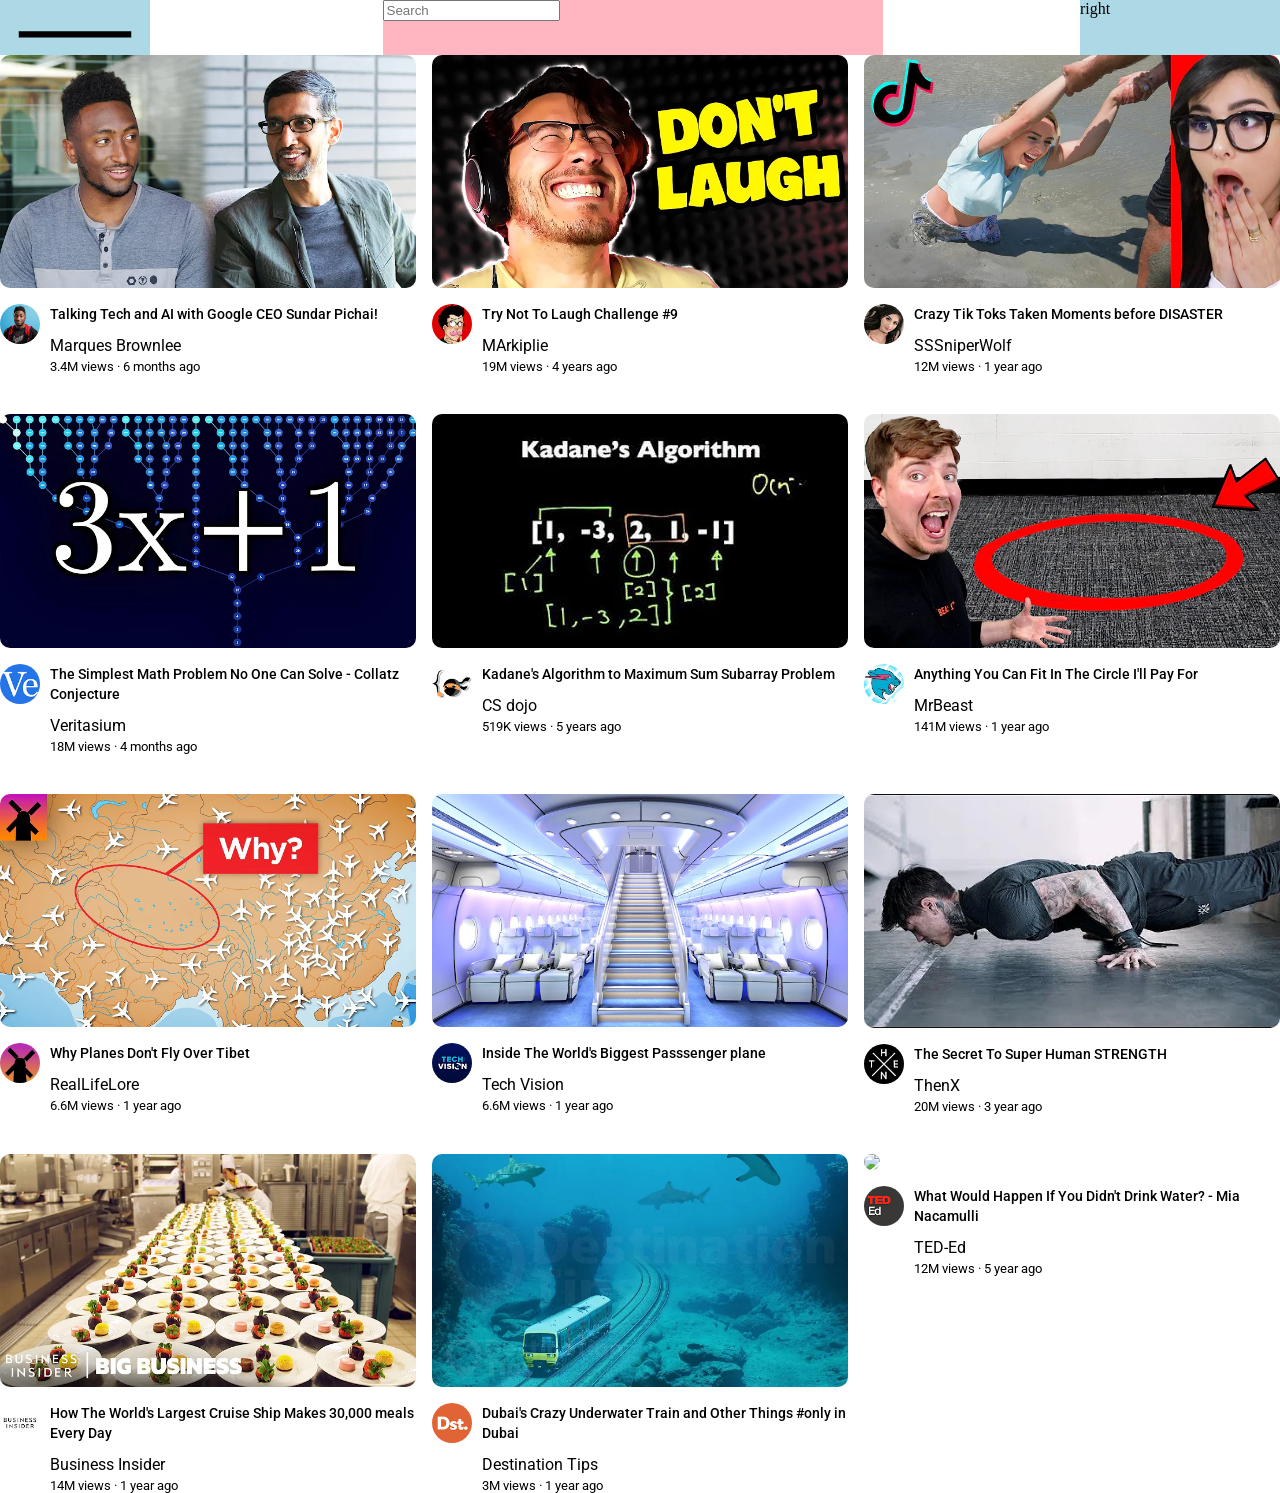
==== html css/YouTube-clone/youtube_clone.html @ 313a49e9 "yt-clone" ====
<!DOCTYPE html>
<html>
  <head>

    <link rel="preconnect" href="https://fonts.googleapis.com">
    <link rel="preconnect" href="https://fonts.gstatic.com" crossorigin>
    <link href="https://fonts.googleapis.com/css2?family=Roboto:wght@400;500;700&display=swap" rel="stylesheet">
    <link rel="stylesheet" href="youtube clone css/video.css">
    <link rel="stylesheet" href="youtube clone css/header.css">
    <link rel="stylesheet" href="youtube clone css/general.css">
    <title>YouTube CLONE</title>
  </head>

  <body>
    <div class="header">
      <div class="left-section">
        <img class="hamburger-menu" src="icons/hamburger-menu.svg">
        <img class="youtube-logo" src="icons/youtube-logo.svg">
      </div>
      <div class="middle-section">
        <input class="search-bar" type="text" placeholder="Search">
      </div>
      <div class="right-section">right</div>

    </div>

    <div class="video-grid">
      <div class="video-preview">
        <div class="thumbnail-row">
            <img class="thumbnail" src="thumbnails/thumbnail-1.webp">
        </div>
        <div class="video-info-grid">
          <div class="channel-picture">
            <img class="profile-picture" src="channel-picture/channel-1.jpeg" >
          </div>
          <div class="video-info">
            <p class="video-title">
              Talking Tech and AI with Google CEO Sundar Pichai!
            </p>
            <p class="video-author">
              Marques Brownlee
            </p>
            <p class="video-stats">
              3.4M views &#183; 6 months ago    
            </p>
          </div>
        </div>
      </div>

      <div class="video-preview">
        <div class="thumbnail-row">
            <img class="thumbnail" src="thumbnails/thumbnail-2.webp">
        </div>
        <div class="video-info-grid">
          <div class="channel-picture">
            <img class="profile-picture" src="channel-picture/channel-2.jpeg" >
          </div>
          <div class="video-info">
            <p class="video-title">
            Try Not To Laugh Challenge #9
            </p>
            <p class="video-author">
              MArkiplie
            </p>
            <p class="video-stats">
              19M views &#183; 4 years ago    
            </p>
          </div>
        </div>
      </div>

      <div class="video-preview">
        <div class="thumbnail-row">
          <img class="thumbnail" src="thumbnails/thumbnail-3.webp">
        </div>
        <div class="video-info-grid">
          <div class="channel-picture">
            <img class="profile-picture" src="channel-picture/channel-3.jpeg">
          </div>
          <div class="video-info">
            <div class="video-title">
              <p>
                Crazy Tik Toks Taken Moments before DISASTER
              </p>
            </div>
            <div class="video-author">
              <p>
                SSSniperWolf
              </p>
            </div>
            <div class="video-stats">
              <p>
                12M views &#183; 1 year ago
              </p>
            </div>
          </div>  
        </div>
      </div>

      <div class="video-preview">
        <div class="thumbnail-row">
          <img class="thumbnail" src="thumbnails/thumbnail-4.webp">
        </div>
        <div class="video-info-grid">
          <div class="channel-picture">
            <img class="profile-picture" src="channel-picture/channel-4.jpeg">
          </div>
          <div class="video-info">
            <div class="video-title">
              <p>
                The Simplest Math Problem No One Can Solve - Collatz Conjecture
              </p>
            </div>
            <div class="video-author">
              <p>
                Veritasium
              </p>
            </div>
            <div class="video-stats">
              <p>
                18M views &#183; 4 months ago
              </p>
            </div>
          </div>
        </div>
      </div>

      <div class="video-preview">
        <div class="thumbnail-row">
          <img class="thumbnail" src="thumbnails/thumbnail-5.webp">
        </div>
        <div class="video-info-grid">
          <div class="channel-picture">
          <img class="profile-picture" src="channel-picture/channel-5.jpeg">
          </div>
          <div class="video-info">
          <div class="video-title">
            <p>
              Kadane's Algorithm to Maximum Sum Subarray Problem
            </p>
          </div>
          <div class="video-author">
            <p>
              CS dojo
            </p>
          </div>
          <div class="video-stats">
            <p>
              519K views &#183; 5 years ago
            </p>
          </div>
          </div>
        </div>
      </div>

      <div class="video-preview">
        <div class="thumbnail-row">
          <img class="thumbnail" src="thumbnails/thumbnail-6.webp">
        </div>
        <div class="video-info-grid">
          <div class="channel-picture">
            <img class="profile-picture" src="channel-picture/channel-6.jpeg">
          </div>
          <div class="video-info">
            <div class="video-title">
              <P>
                Anything You Can Fit In The Circle I'll Pay For
              </P>
            </div>
            <div class="video-author">
              <p>
                MrBeast
              </p>
            </div>
            <div class="video-stats">
              <P>
                141M views &#183; 1 year ago
              </P>
            </div>
          </div>
        </div>
      </div>

      <div class="video-preview">
        <div class="thumbnail-row">
          <img class="thumbnail" src="thumbnails/thumbnail-7.webp">
        </div>
        <div class="video-info-grid">
          <div class="channel-picture">
            <img class="profile-picture" src="channel-picture/channel-7.jpeg">
          </div>
          <div class="video-info">
            <div class="video-title">
              <p>
                Why Planes Don't Fly Over Tibet
              </p>
            </div>
            <div class="video-author">
              <p>
                RealLifeLore
              </p>
            </div>
            <div class="video-stats">
              <p>
                6.6M views &#183; 1 year ago
              </p>
            </div>
          </div>
        </div>
      </div>

      <div class="video-preview">
        <div class="thumbnail-row">
          <img class="thumbnail" src="thumbnails/thumbnail-8.webp">
        </div>
        <div class="video-info-grid">
          <div class="channel-picture">
            <img class="profile-picture" src="channel-picture/channel-8.jpeg">
          </div>
          <div class="video-info">
            <div class="video-title">
              <p>
                Inside The World's Biggest Passsenger plane
              </p>
            </div>
            <div class="video-author">
              <p>
                Tech Vision
              </p>
            </div>
            <div class="video-stats">
              <p>
                6.6M views &#183; 1 year ago
              </p>
            </div>
          </div>
        </div>
      </div>

      <div class="video-preview">
        <div class="thumbnail-row">
          <img class="thumbnail" src="thumbnails/thumbnail-9.webp">
        </div>
        <div class="video-info-grid">
          <div class="channel-picture">
            <img class="profile-picture" src="channel-picture/channel-9.jpeg">
          </div>
          <div class="video-info">
            <div class="video-title">
              <p>
                The Secret To Super Human STRENGTH
              </p>
            </div>
            <div class="video-author">
              <p>
                ThenX
              </p>
            </div>
            <div class="video-stats">
              <p>
                20M views &#183; 3 year ago
              </p>
            </div>
          </div>
        </div>
      </div>

      <div class="video-preview">
        <div class="thumbnail-row">
          <img class="thumbnail" src="thumbnails/thumbnail-10.webp">
        </div>
        <div class="video-info-grid">
          <div class="channel-picture">
            <img class="profile-picture" src="channel-picture/channel-10.jpeg">
          </div>
          <div class="video-info">
            <div class="video-title">
              <p>
                How The World's Largest Cruise Ship Makes 30,000 meals Every Day
              </p>
            </div>
            <div class="video-author">
              <p>
                Business Insider
              </p>
            </div>
            <div class="video-stats">
              <p>
                14M views &#183; 1 year ago
              </p>
            </div>
          </div>
        </div>
      </div>

      <div class="video-preview">
        <div class="thumbnail-row">
          <img class="thumbnail" src="thumbnails/thumbnail-11.webp">
        </div>
        <div class="video-info-grid">
          <div class="channel-picture">
            <img class="profile-picture" src="channel-picture/channel-11.jpeg">
          </div>
          <div class="video-info">
            <div class="video-title">
              <p>
                Dubai's Crazy Underwater Train and Other Things #only in Dubai
              </p>
            </div>
            <div class="video-author">
              <p>
                Destination Tips
              </p>
            </div>
            <div class="video-stats">
              <p>
                3M views &#183; 1 year ago
              </p>
            </div>
          </div>
        </div>
      </div>

      <div class="video-preview">
        <div class="thumbnail-row">
          <img class="thumbnail" src="thumbnails/thumbnail-12.webp">
        </div>
        <div class="video-info-grid">
          <div class="channel-picture">
            <img class="profile-picture" src="channel-picture/channel-12.jpeg">
          </div>
          <div class="video-info">
            <div class="video-title">
              <p>
                What Would Happen If You Didn't Drink Water? - Mia Nacamulli
              </p>
            </div>
            <div class="video-author">
              <p>
                TED-Ed
              </p>
            </div>
            <div class="video-stats">
              <p>
                12M views &#183; 5 year ago
              </p>
            </div>
          </div>
        </div>
      </div>

    </div>

  </body>

</html>

<!-- and as i alone am the honoured one throughout the heaven and the earth -->
<!-- You are An Amazing Guy , NATSUKI SUBARU -->
<!-- I am your hero , Rem -->
---- html css/YouTube-clone/youtube clone css/video.css ----
.thumbnail {
width: 100%;
border-radius: 10px;
}

.video-title{
margin-top: 0;
font-size: 14px;
font-weight: 500;
line-height: 20px;
margin-bottom: 12px;
}

.video-stats{
font-size: 13px;
color: rbg(96,96,96);      
}

.video-author{
margin-bottom: 4px;
}
/* .video-author,
.video-stats{
display: block;
} */

/* .video-stats{
display: inline-block;
} */

.video-info-grid{
display: grid;
grid-template-columns: 50px 1fr;
}

.profile-picture{
width: 40px;
border-radius: 25px;
}

.thumbnail-row{
margin-bottom: 12px;
}
      
.video-grid{
display: grid;
grid-template-columns:1fr 1fr 1fr;
column-gap:  16px;
row-gap: 40px;
border-radius: 10px;
}
---- html css/YouTube-clone/youtube clone css/header.css ----
.header{
  height: 55px;
  display: flex;
  flex-direction: row;
  justify-content: space-between;
}

.left-section{
  background-color: lightblue;
  width: 150px;
  align-items: center;
}

.middle-section{
  background-color: lightpink;
  flex: 1;
  margin-left: 70px;
  margin-right: 35px;
  max-width: 500px ;
}

.right-section{
  background-color: lightblue;
  width: 200px;
}

.hamburger-logo{
  height: 20px;
}

.youtube-logo{
  height: 20px;
}
---- html css/YouTube-clone/youtube clone css/general.css ----
p{
font-family: Roboto , Arial;
margin-top: 0;
margin-bottom: 0;
}

body{
  margin: 0;
}
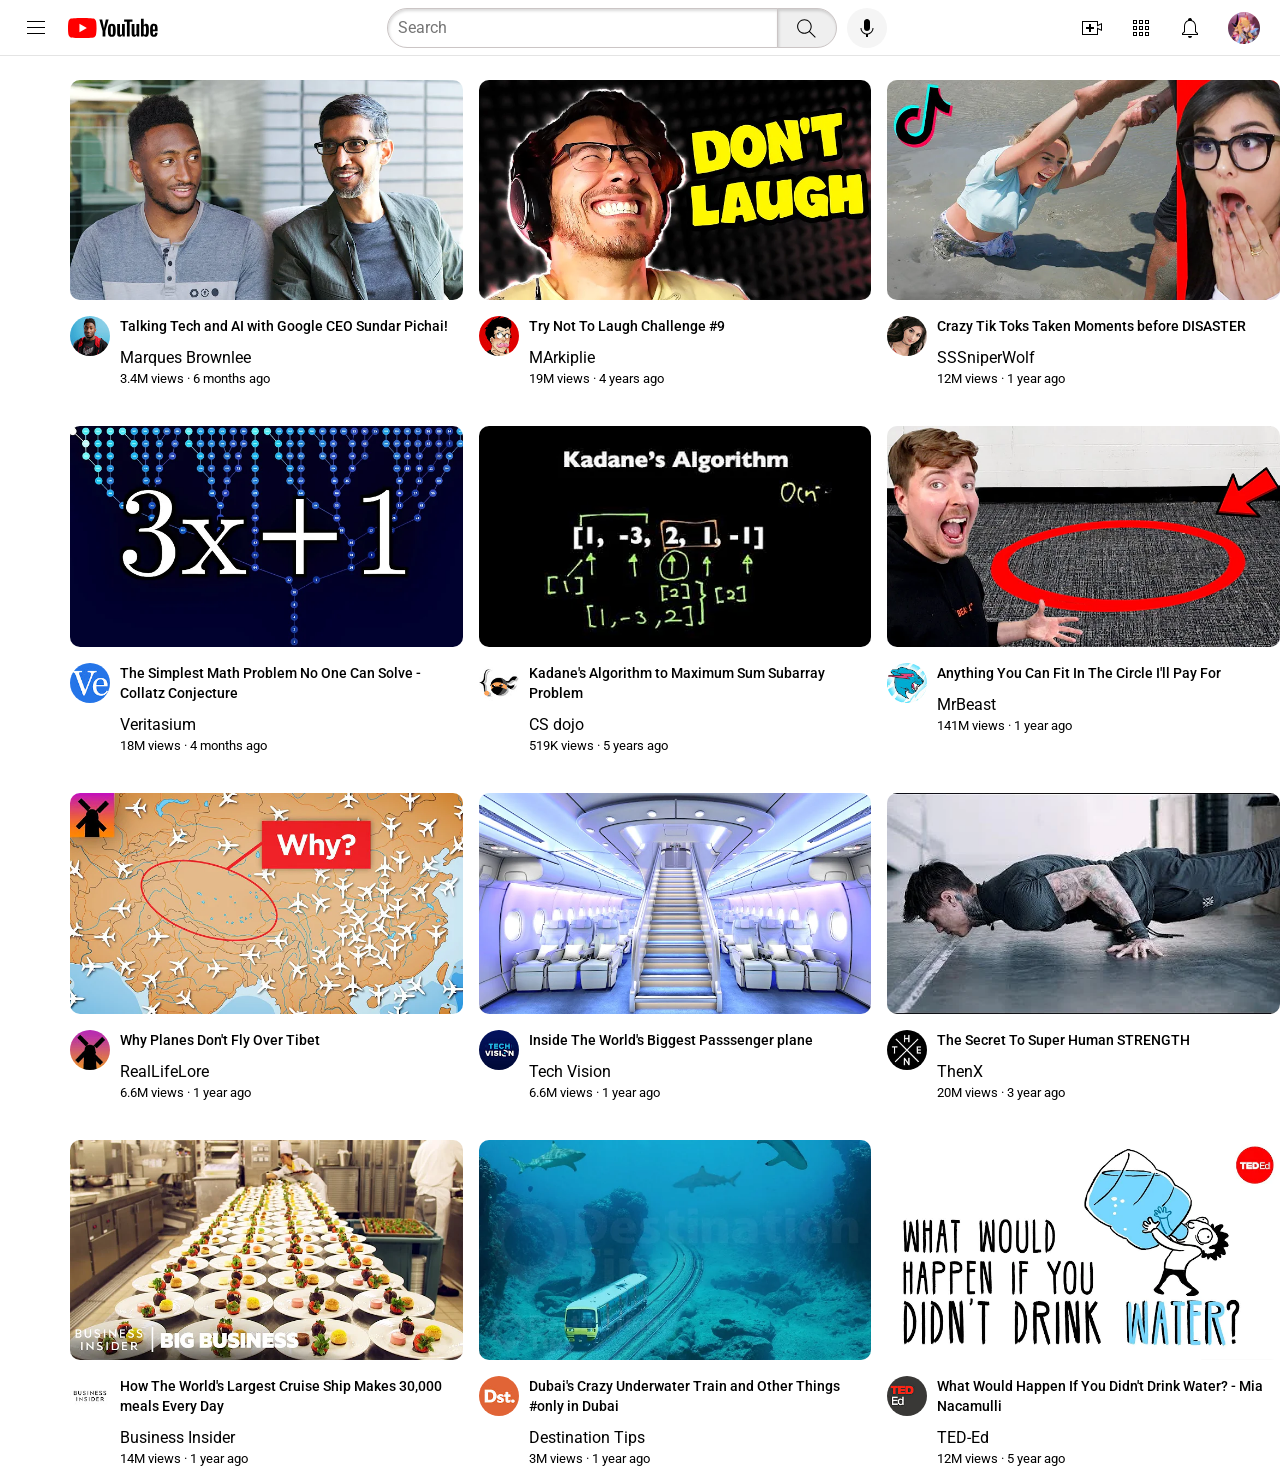
==== commit 82b27f2c: "position" ====
--- a/html css/YouTube-clone/youtube_clone.html
+++ b/html css/YouTube-clone/youtube_clone.html
@@ -8,6 +8,7 @@
     <link rel="stylesheet" href="youtube clone css/video.css">
     <link rel="stylesheet" href="youtube clone css/header.css">
     <link rel="stylesheet" href="youtube clone css/general.css">
+    <link rel="stylesheet" href="youtube clone css/sidebar.css">
     <title>YouTube CLONE</title>
   </head>
 
@@ -19,9 +20,23 @@
       </div>
       <div class="middle-section">
         <input class="search-bar" type="text" placeholder="Search">
-      </div>
-      <div class="right-section">right</div>
-
+        <button class="search-button">
+          <img class="search-icon" src="icons/search.svg">
+        </button>
+        <button class="voice-search-button">
+          <img class="voice-search-icon" src="icons/voice-search-icon.svg">
+        </button >
+      </div>
+      <div class="right-section">
+        <img class="upload-icon" src="icons/upload.svg">
+        <img class="youtube-apps-icon" src="icons/youtube-apps.svg">
+        <img class="notification-icon" src="icons/notifications.svg">
+        <img class="current-user-picture" src="channel-picture/pfp.jpg">
+      </div>
+    </div>
+
+    <div class="sidebar">
+      
     </div>
 
     <div class="video-grid">
@@ -355,6 +370,6 @@
 
 </html>
 
-<!-- and as i alone am the honoured one throughout the heaven and the earth -->
+<!-- I alone am the honoured one throughout the heaven and the earth -->
 <!-- You are An Amazing Guy , NATSUKI SUBARU -->
 <!-- I am your hero , Rem -->
--- a/html css/YouTube-clone/youtube clone css/header.css
+++ b/html css/YouTube-clone/youtube clone css/header.css
@@ -1,33 +1,122 @@
 .header{
   height: 55px;
+
   display: flex;
   flex-direction: row;
   justify-content: space-between;
+  position: fixed;
+
+  top: 0;
+  left: 0;
+  right: 0;
+  background-color: white;
+  border-bottom-width: 1px;
+  border-bottom-style: solid;
+  border-color: rgb(228,228,228) ;
 }
 
 .left-section{
-  background-color: lightblue;
-  width: 150px;
   align-items: center;
+  display: flex;
 }
 
 .middle-section{
-  background-color: lightpink;
   flex: 1;
   margin-left: 70px;
   margin-right: 35px;
   max-width: 500px ;
+  display: flex;
+  align-items: center;
 }
 
+
 .right-section{
-  background-color: lightblue;
   width: 200px;
+  margin-right: 20px;
+  display: flex;
+  align-items: center;
+  justify-content: space-between;
+  width: 180px;
+  flex-shrink: 0;
 }
 
-.hamburger-logo{
-  height: 20px;
+.hamburger-menu{
+  height: 24px;
+  margin-left: 24px;
+  margin-right: 20px;
 }
 
 .youtube-logo{
   height: 20px;
+}
+
+.search-bar{
+  flex:1;
+  height: 36px;
+  padding-left: 10px;
+  font-size: 16px;
+  border-width: 1px;
+  border-style: solid;
+  border-color: rgb(203, 197, 197);
+  border-top-left-radius: 20px;
+  border-bottom-left-radius: 20px;
+  box-shadow: inset 1px 2px 3px
+  rgba(0,0,0,0.15);
+  width: 0;
+}
+
+.search-bar::placeholder{
+  font-family: Roboto , ARIAL;
+  font-size: 16px;
+}
+
+.search-button{
+  height: 40px;
+  width: 60px;
+  border-width: 1px;
+  border-style: solid;
+  border-color:  rgb(203, 197, 197);
+  margin-left: -1px;
+  border-bottom-right-radius: 20px;
+  border-top-right-radius: 20px;
+  box-shadow: inset 1px 2px 3px
+  rgba(0,0,0,0.15);
+  margin-right: 10px;
+}
+
+.voice-search-button{
+  height: 40px;
+  width: 40px;
+  border-radius: 20px;
+  border:none;
+  background-color: rgb(245,245,245);
+}
+
+.search-icon{
+  height: 25px;
+  margin-top: 4px;
+}
+
+.voice-search-icon{
+  height: 24px;
+  margin-top: 4px;
+}
+
+.upload-icon{
+  height: 24px;
+
+}
+
+.youtube-apps-icon{
+  height: 24px;
+}
+
+.notification-icon{
+  height: 24px;
+}
+
+.current-user-picture{
+  height: 32px;
+  border: none;
+  border-radius:16px;
 }
--- a/html css/YouTube-clone/youtube clone css/general.css
+++ b/html css/YouTube-clone/youtube clone css/general.css
@@ -6,4 +6,6 @@
 
 body{
   margin: 0;
+  padding-top: 80px;
+  padding-left: 70px;
 }
--- a/html css/YouTube-clone/youtube clone css/sidebar.css
+++ b/html css/YouTube-clone/youtube clone css/sidebar.css
@@ -0,0 +1,7 @@
+.sidebar{
+  position: fixed;
+  left: 0;
+  top: 55px;
+  bottom: 0;
+  background-color: white;
+}
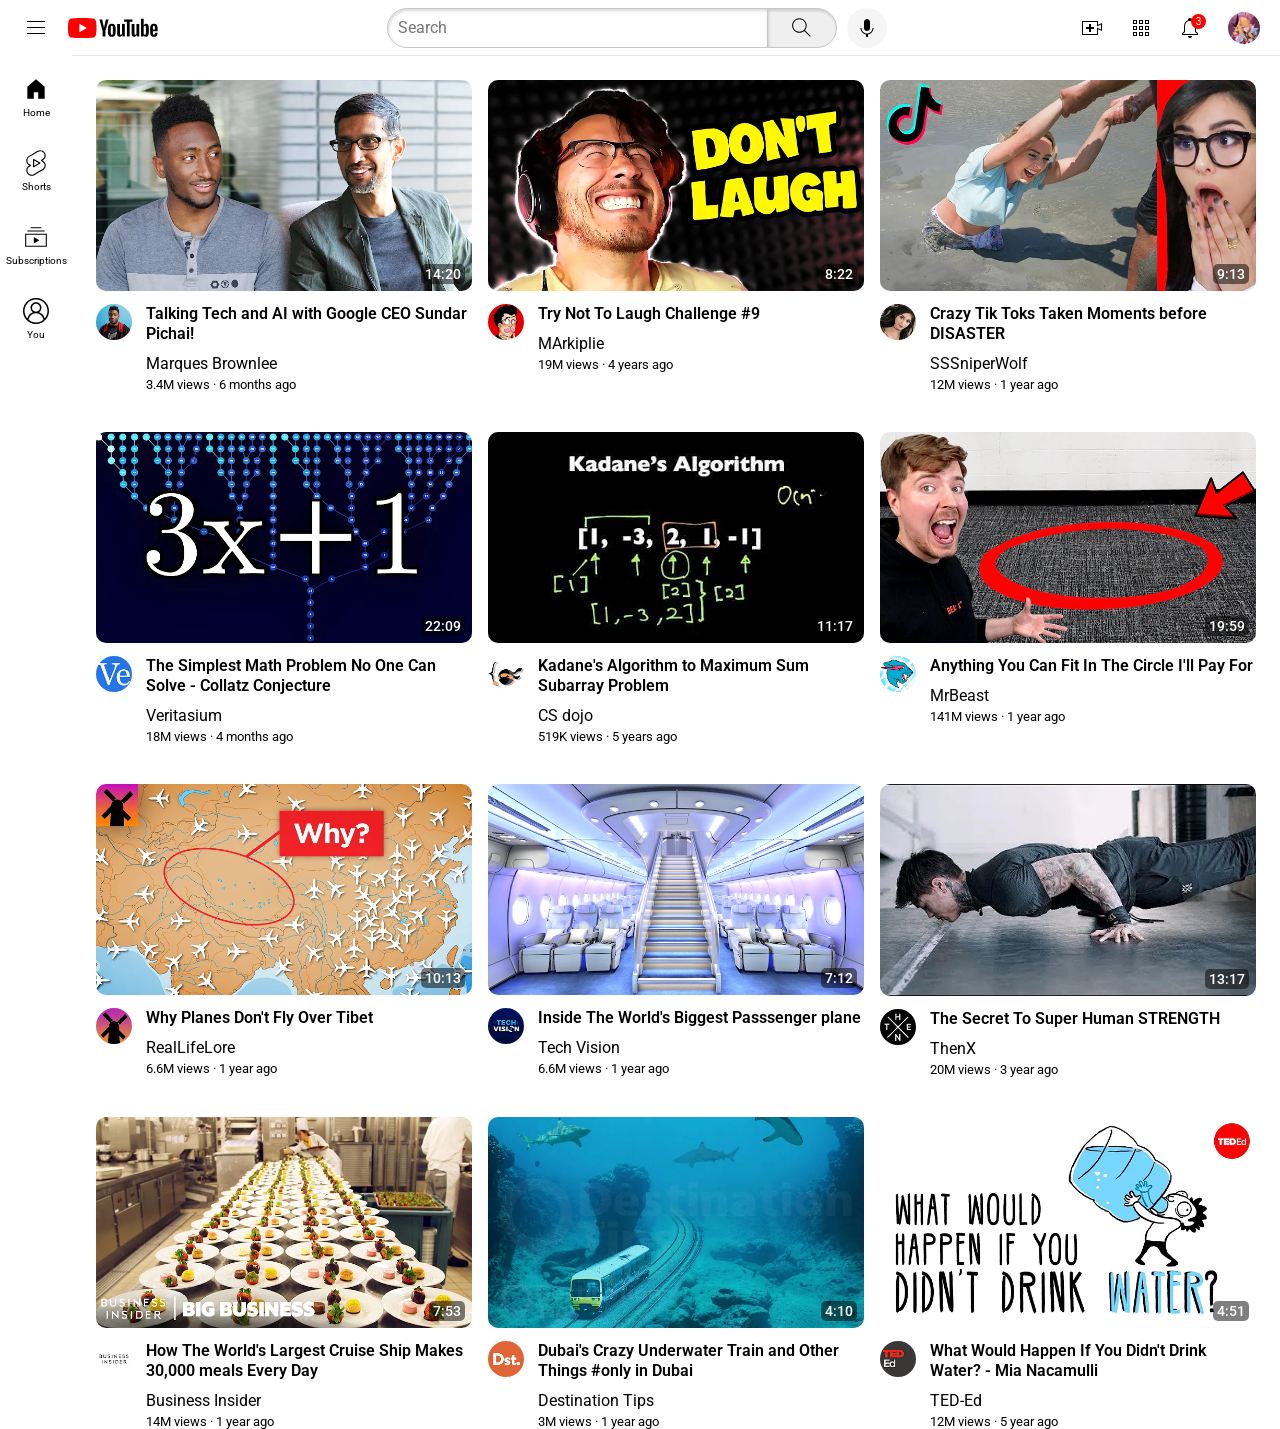
==== commit c9810baa: "." ====
--- a/html css/YouTube-clone/youtube_clone.html
+++ b/html css/YouTube-clone/youtube_clone.html
@@ -1,154 +1,200 @@
 <!DOCTYPE html>
 <html>
-  <head>
-
-    <link rel="preconnect" href="https://fonts.googleapis.com">
-    <link rel="preconnect" href="https://fonts.gstatic.com" crossorigin>
-    <link href="https://fonts.googleapis.com/css2?family=Roboto:wght@400;500;700&display=swap" rel="stylesheet">
-    <link rel="stylesheet" href="youtube clone css/video.css">
-    <link rel="stylesheet" href="youtube clone css/header.css">
-    <link rel="stylesheet" href="youtube clone css/general.css">
-    <link rel="stylesheet" href="youtube clone css/sidebar.css">
-    <title>YouTube CLONE</title>
-  </head>
-
-  <body>
-    <div class="header">
-      <div class="left-section">
-        <img class="hamburger-menu" src="icons/hamburger-menu.svg">
-        <img class="youtube-logo" src="icons/youtube-logo.svg">
-      </div>
-      <div class="middle-section">
-        <input class="search-bar" type="text" placeholder="Search">
-        <button class="search-button">
-          <img class="search-icon" src="icons/search.svg">
-        </button>
-        <button class="voice-search-button">
-          <img class="voice-search-icon" src="icons/voice-search-icon.svg">
-        </button >
-      </div>
-      <div class="right-section">
+
+<head>
+
+  <link rel="preconnect" href="https://fonts.googleapis.com">
+  <link rel="preconnect" href="https://fonts.gstatic.com" crossorigin>
+  <link href="https://fonts.googleapis.com/css2?family=Roboto:wght@400;500;700&display=swap" rel="stylesheet">
+  <link rel="stylesheet" href="youtube clone css/video.css">
+  <link rel="stylesheet" href="youtube clone css/header.css">
+  <link rel="stylesheet" href="youtube clone css/general.css">
+  <link rel="stylesheet" href="youtube clone css/sidebar.css">
+  <title>YouTube CLONE</title>
+</head>
+
+<body>
+  <div class="header">
+    <div class="left-section">
+      <img class="hamburger-menu" src="icons/hamburger-menu.svg">
+      <img class="youtube-logo" src="icons/youtube-logo.svg">
+    </div>
+    <div class="middle-section">
+      <input class="search-bar" type="text" placeholder="Search">
+      <button class="search-button">
+        <img class="search-icon" src="icons/search.svg">
+        <div class="tooltip">Search</div>
+      </button>
+      <button class="voice-search-button">
+        <img class="voice-search-icon" src="icons/voice-search-icon.svg">
+        <div class="tooltip">Search with your voice</div>
+      </button>
+    </div>
+    <div class="right-section">
+      <div class="upload-icon-container">
         <img class="upload-icon" src="icons/upload.svg">
+        <div class="tooltip">Create</div>
+      </div>
+      <div class="youtube-apps-container">    
         <img class="youtube-apps-icon" src="icons/youtube-apps.svg">
+        <div class="tooltip">YouTube apps</div>
+      </div>
+      <div class="notification-icon-container">
         <img class="notification-icon" src="icons/notifications.svg">
+        <div class="tooltip">Notifications</div>
+        <div class="notification-number">3</div>
+      </div>
+      <div class="user-container">
         <img class="current-user-picture" src="channel-picture/pfp.jpg">
-      </div>
-    </div>
-
-    <div class="sidebar">
-      
-    </div>
-
-    <div class="video-grid">
-      <div class="video-preview">
-        <div class="thumbnail-row">
-            <img class="thumbnail" src="thumbnails/thumbnail-1.webp">
-        </div>
-        <div class="video-info-grid">
-          <div class="channel-picture">
-            <img class="profile-picture" src="channel-picture/channel-1.jpeg" >
-          </div>
-          <div class="video-info">
-            <p class="video-title">
-              Talking Tech and AI with Google CEO Sundar Pichai!
-            </p>
-            <p class="video-author">
-              Marques Brownlee
-            </p>
-            <p class="video-stats">
-              3.4M views &#183; 6 months ago    
-            </p>
-          </div>
-        </div>
-      </div>
-
-      <div class="video-preview">
-        <div class="thumbnail-row">
-            <img class="thumbnail" src="thumbnails/thumbnail-2.webp">
-        </div>
-        <div class="video-info-grid">
-          <div class="channel-picture">
-            <img class="profile-picture" src="channel-picture/channel-2.jpeg" >
-          </div>
-          <div class="video-info">
-            <p class="video-title">
+        <div class="tooltip">You</div>
+      </div>
+    </div>
+  </div>
+
+  <div class="sidebar">
+    <div class="sidebar-link">
+      <img class="logo" src="icons/home.svg" alt="home">
+      <div>Home</div>
+    </div>
+    <div class="sidebar-link">
+      <img class="logo" src="icons/youtube-shorts-logo-15253.svg" alt="">
+      <div>Shorts</div>
+    </div>
+    <div class="sidebar-link">
+      <img class="logo" src="icons/subscriptions.svg">
+      <div>Subscriptions</div>
+    </div>
+    <div class="sidebar-link">
+      <img class="logo" src="icons/user.svg">
+      <div>You</div>
+    </div>
+  </div>
+
+  <div class="video-grid">
+    <div class="video-preview">
+      <div class="thumbnail-row">
+        <img class="thumbnail" src="thumbnails/thumbnail-1.webp">
+        <div class="video-time">
+          14:20
+        </div>
+      </div>
+      <div class="video-info-grid">
+        <div class="channel-picture">
+          <img class="profile-picture" src="channel-picture/channel-1.jpeg">
+        </div>
+        <div class="video-info">
+          <p class="video-title">
+            Talking Tech and AI with Google CEO Sundar Pichai!
+          </p>
+          <p class="video-author">
+            Marques Brownlee
+          </p>
+          <p class="video-stats">
+            3.4M views &#183; 6 months ago
+          </p>
+        </div>
+      </div>
+    </div>
+
+    <div class="video-preview">
+      <div class="thumbnail-row">
+        <img class="thumbnail" src="thumbnails/thumbnail-2.webp">
+        <div class="video-time">
+          8:22
+        </div>
+      </div>
+      <div class="video-info-grid">
+        <div class="channel-picture">
+          <img class="profile-picture" src="channel-picture/channel-2.jpeg">
+        </div>
+        <div class="video-info">
+          <p class="video-title">
             Try Not To Laugh Challenge #9
-            </p>
-            <p class="video-author">
-              MArkiplie
-            </p>
-            <p class="video-stats">
-              19M views &#183; 4 years ago    
-            </p>
-          </div>
-        </div>
-      </div>
-
-      <div class="video-preview">
-        <div class="thumbnail-row">
-          <img class="thumbnail" src="thumbnails/thumbnail-3.webp">
-        </div>
-        <div class="video-info-grid">
-          <div class="channel-picture">
-            <img class="profile-picture" src="channel-picture/channel-3.jpeg">
-          </div>
-          <div class="video-info">
-            <div class="video-title">
-              <p>
-                Crazy Tik Toks Taken Moments before DISASTER
-              </p>
-            </div>
-            <div class="video-author">
-              <p>
-                SSSniperWolf
-              </p>
-            </div>
-            <div class="video-stats">
-              <p>
-                12M views &#183; 1 year ago
-              </p>
-            </div>
-          </div>  
-        </div>
-      </div>
-
-      <div class="video-preview">
-        <div class="thumbnail-row">
-          <img class="thumbnail" src="thumbnails/thumbnail-4.webp">
-        </div>
-        <div class="video-info-grid">
-          <div class="channel-picture">
-            <img class="profile-picture" src="channel-picture/channel-4.jpeg">
-          </div>
-          <div class="video-info">
-            <div class="video-title">
-              <p>
-                The Simplest Math Problem No One Can Solve - Collatz Conjecture
-              </p>
-            </div>
-            <div class="video-author">
-              <p>
-                Veritasium
-              </p>
-            </div>
-            <div class="video-stats">
-              <p>
-                18M views &#183; 4 months ago
-              </p>
-            </div>
-          </div>
-        </div>
-      </div>
-
-      <div class="video-preview">
-        <div class="thumbnail-row">
-          <img class="thumbnail" src="thumbnails/thumbnail-5.webp">
-        </div>
-        <div class="video-info-grid">
-          <div class="channel-picture">
+          </p>
+          <p class="video-author">
+            MArkiplie
+          </p>
+          <p class="video-stats">
+            19M views &#183; 4 years ago
+          </p>
+        </div>
+      </div>
+    </div>
+
+    <div class="video-preview">
+      <div class="thumbnail-row">
+        <img class="thumbnail" src="thumbnails/thumbnail-3.webp">
+        <div class="video-time">
+          9:13
+        </div>
+      </div>
+      <div class="video-info-grid">
+        <div class="channel-picture">
+          <img class="profile-picture" src="channel-picture/channel-3.jpeg">
+        </div>
+        <div class="video-info">
+          <div class="video-title">
+            <p>
+              Crazy Tik Toks Taken Moments before DISASTER
+            </p>
+          </div>
+          <div class="video-author">
+            <p>
+              SSSniperWolf
+            </p>
+          </div>
+          <div class="video-stats">
+            <p>
+              12M views &#183; 1 year ago
+            </p>
+          </div>
+        </div>
+      </div>
+    </div>
+
+    <div class="video-preview">
+      <div class="thumbnail-row">
+        <img class="thumbnail" src="thumbnails/thumbnail-4.webp">
+        <div class="video-time">
+          22:09
+        </div>
+      </div>
+      <div class="video-info-grid">
+        <div class="channel-picture">
+          <img class="profile-picture" src="channel-picture/channel-4.jpeg">
+        </div>
+        <div class="video-info">
+          <div class="video-title">
+            <p>
+              The Simplest Math Problem No One Can Solve - Collatz Conjecture
+            </p>
+          </div>
+          <div class="video-author">
+            <p>
+              Veritasium
+            </p>
+          </div>
+          <div class="video-stats">
+            <p>
+              18M views &#183; 4 months ago
+            </p>
+          </div>
+        </div>
+      </div>
+    </div>
+
+    <div class="video-preview">
+      <div class="thumbnail-row">
+        <img class="thumbnail" src="thumbnails/thumbnail-5.webp">
+        <div class="video-time">
+          11:17
+        </div>
+      </div>
+      <div class="video-info-grid">
+        <div class="channel-picture">
           <img class="profile-picture" src="channel-picture/channel-5.jpeg">
-          </div>
-          <div class="video-info">
+        </div>
+        <div class="video-info">
           <div class="video-title">
             <p>
               Kadane's Algorithm to Maximum Sum Subarray Problem
@@ -164,209 +210,230 @@
               519K views &#183; 5 years ago
             </p>
           </div>
-          </div>
-        </div>
-      </div>
-
-      <div class="video-preview">
-        <div class="thumbnail-row">
-          <img class="thumbnail" src="thumbnails/thumbnail-6.webp">
-        </div>
-        <div class="video-info-grid">
-          <div class="channel-picture">
-            <img class="profile-picture" src="channel-picture/channel-6.jpeg">
-          </div>
-          <div class="video-info">
-            <div class="video-title">
-              <P>
-                Anything You Can Fit In The Circle I'll Pay For
-              </P>
-            </div>
-            <div class="video-author">
-              <p>
-                MrBeast
-              </p>
-            </div>
-            <div class="video-stats">
-              <P>
-                141M views &#183; 1 year ago
-              </P>
-            </div>
-          </div>
-        </div>
-      </div>
-
-      <div class="video-preview">
-        <div class="thumbnail-row">
-          <img class="thumbnail" src="thumbnails/thumbnail-7.webp">
-        </div>
-        <div class="video-info-grid">
-          <div class="channel-picture">
-            <img class="profile-picture" src="channel-picture/channel-7.jpeg">
-          </div>
-          <div class="video-info">
-            <div class="video-title">
-              <p>
-                Why Planes Don't Fly Over Tibet
-              </p>
-            </div>
-            <div class="video-author">
-              <p>
-                RealLifeLore
-              </p>
-            </div>
-            <div class="video-stats">
-              <p>
-                6.6M views &#183; 1 year ago
-              </p>
-            </div>
-          </div>
-        </div>
-      </div>
-
-      <div class="video-preview">
-        <div class="thumbnail-row">
-          <img class="thumbnail" src="thumbnails/thumbnail-8.webp">
-        </div>
-        <div class="video-info-grid">
-          <div class="channel-picture">
-            <img class="profile-picture" src="channel-picture/channel-8.jpeg">
-          </div>
-          <div class="video-info">
-            <div class="video-title">
-              <p>
-                Inside The World's Biggest Passsenger plane
-              </p>
-            </div>
-            <div class="video-author">
-              <p>
-                Tech Vision
-              </p>
-            </div>
-            <div class="video-stats">
-              <p>
-                6.6M views &#183; 1 year ago
-              </p>
-            </div>
-          </div>
-        </div>
-      </div>
-
-      <div class="video-preview">
-        <div class="thumbnail-row">
-          <img class="thumbnail" src="thumbnails/thumbnail-9.webp">
-        </div>
-        <div class="video-info-grid">
-          <div class="channel-picture">
-            <img class="profile-picture" src="channel-picture/channel-9.jpeg">
-          </div>
-          <div class="video-info">
-            <div class="video-title">
-              <p>
-                The Secret To Super Human STRENGTH
-              </p>
-            </div>
-            <div class="video-author">
-              <p>
-                ThenX
-              </p>
-            </div>
-            <div class="video-stats">
-              <p>
-                20M views &#183; 3 year ago
-              </p>
-            </div>
-          </div>
-        </div>
-      </div>
-
-      <div class="video-preview">
-        <div class="thumbnail-row">
-          <img class="thumbnail" src="thumbnails/thumbnail-10.webp">
-        </div>
-        <div class="video-info-grid">
-          <div class="channel-picture">
-            <img class="profile-picture" src="channel-picture/channel-10.jpeg">
-          </div>
-          <div class="video-info">
-            <div class="video-title">
-              <p>
-                How The World's Largest Cruise Ship Makes 30,000 meals Every Day
-              </p>
-            </div>
-            <div class="video-author">
-              <p>
-                Business Insider
-              </p>
-            </div>
-            <div class="video-stats">
-              <p>
-                14M views &#183; 1 year ago
-              </p>
-            </div>
-          </div>
-        </div>
-      </div>
-
-      <div class="video-preview">
-        <div class="thumbnail-row">
-          <img class="thumbnail" src="thumbnails/thumbnail-11.webp">
-        </div>
-        <div class="video-info-grid">
-          <div class="channel-picture">
-            <img class="profile-picture" src="channel-picture/channel-11.jpeg">
-          </div>
-          <div class="video-info">
-            <div class="video-title">
-              <p>
-                Dubai's Crazy Underwater Train and Other Things #only in Dubai
-              </p>
-            </div>
-            <div class="video-author">
-              <p>
-                Destination Tips
-              </p>
-            </div>
-            <div class="video-stats">
-              <p>
-                3M views &#183; 1 year ago
-              </p>
-            </div>
-          </div>
-        </div>
-      </div>
-
-      <div class="video-preview">
-        <div class="thumbnail-row">
-          <img class="thumbnail" src="thumbnails/thumbnail-12.webp">
-        </div>
-        <div class="video-info-grid">
-          <div class="channel-picture">
-            <img class="profile-picture" src="channel-picture/channel-12.jpeg">
-          </div>
-          <div class="video-info">
-            <div class="video-title">
-              <p>
-                What Would Happen If You Didn't Drink Water? - Mia Nacamulli
-              </p>
-            </div>
-            <div class="video-author">
-              <p>
-                TED-Ed
-              </p>
-            </div>
-            <div class="video-stats">
-              <p>
-                12M views &#183; 5 year ago
-              </p>
-            </div>
-          </div>
-        </div>
-      </div>
-
-    </div>
-
-  </body>
+        </div>
+      </div>
+    </div>
+
+    <div class="video-preview">
+      <div class="thumbnail-row">
+        <img class="thumbnail" src="thumbnails/thumbnail-6.webp">
+        <div class="video-time">
+          19:59
+        </div>
+      </div>
+      <div class="video-info-grid">
+        <div class="channel-picture">
+          <img class="profile-picture" src="channel-picture/channel-6.jpeg">
+        </div>
+        <div class="video-info">
+          <div class="video-title">
+            <P>
+              Anything You Can Fit In The Circle I'll Pay For
+            </P>
+          </div>
+          <div class="video-author">
+            <p>
+              MrBeast
+            </p>
+          </div>
+          <div class="video-stats">
+            <P>
+              141M views &#183; 1 year ago
+            </P>
+          </div>
+        </div>
+      </div>
+    </div>
+
+    <div class="video-preview">
+      <div class="thumbnail-row">
+        <img class="thumbnail" src="thumbnails/thumbnail-7.webp">
+        <div class="video-time">
+          10:13
+        </div>
+      </div>
+      <div class="video-info-grid">
+        <div class="channel-picture">
+          <img class="profile-picture" src="channel-picture/channel-7.jpeg">
+        </div>
+        <div class="video-info">
+          <div class="video-title">
+            <p>
+              Why Planes Don't Fly Over Tibet
+            </p>
+          </div>
+          <div class="video-author">
+            <p>
+              RealLifeLore
+            </p>
+          </div>
+          <div class="video-stats">
+            <p>
+              6.6M views &#183; 1 year ago
+            </p>
+          </div>
+        </div>
+      </div>
+    </div>
+
+    <div class="video-preview">
+      <div class="thumbnail-row">
+        <img class="thumbnail" src="thumbnails/thumbnail-8.webp">
+        <div class="video-time">
+          7:12
+        </div>
+      </div>
+      <div class="video-info-grid">
+        <div class="channel-picture">
+          <img class="profile-picture" src="channel-picture/channel-8.jpeg">
+        </div>
+        <div class="video-info">
+          <div class="video-title">
+            <p>
+              Inside The World's Biggest Passsenger plane
+            </p>
+          </div>
+          <div class="video-author">
+            <p>
+              Tech Vision
+            </p>
+          </div>
+          <div class="video-stats">
+            <p>
+              6.6M views &#183; 1 year ago
+            </p>
+          </div>
+        </div>
+      </div>
+    </div>
+
+    <div class="video-preview">
+      <div class="thumbnail-row">
+        <img class="thumbnail" src="thumbnails/thumbnail-9.webp">
+        <div class="video-time">
+          13:17
+        </div>
+      </div>
+      <div class="video-info-grid">
+        <div class="channel-picture">
+          <img class="profile-picture" src="channel-picture/channel-9.jpeg">
+        </div>
+        <div class="video-info">
+          <div class="video-title">
+            <p>
+              The Secret To Super Human STRENGTH
+            </p>
+          </div>
+          <div class="video-author">
+            <p>
+              ThenX
+            </p>
+          </div>
+          <div class="video-stats">
+            <p>
+              20M views &#183; 3 year ago
+            </p>
+          </div>
+        </div>
+      </div>
+    </div>
+
+    <div class="video-preview">
+      <div class="thumbnail-row">
+        <img class="thumbnail" src="thumbnails/thumbnail-10.webp">
+        <div class="video-time">
+          7:53
+        </div>
+      </div>
+      <div class="video-info-grid">
+        <div class="channel-picture">
+          <img class="profile-picture" src="channel-picture/channel-10.jpeg">
+        </div>
+        <div class="video-info">
+          <div class="video-title">
+            <p>
+              How The World's Largest Cruise Ship Makes 30,000 meals Every Day
+            </p>
+          </div>
+          <div class="video-author">
+            <p>
+              Business Insider
+            </p>
+          </div>
+          <div class="video-stats">
+            <p>
+              14M views &#183; 1 year ago
+            </p>
+          </div>
+        </div>
+      </div>
+    </div>
+
+    <div class="video-preview">
+      <div class="thumbnail-row">
+        <img class="thumbnail" src="thumbnails/thumbnail-11.webp">
+        <div class="video-time">
+          4:10
+        </div>
+      </div>
+      <div class="video-info-grid">
+        <div class="channel-picture">
+          <img class="profile-picture" src="channel-picture/channel-11.jpeg">
+        </div>
+        <div class="video-info">
+          <div class="video-title">
+            <p>
+              Dubai's Crazy Underwater Train and Other Things #only in Dubai
+            </p>
+          </div>
+          <div class="video-author">
+            <p>
+              Destination Tips
+            </p>
+          </div>
+          <div class="video-stats">
+            <p>
+              3M views &#183; 1 year ago
+            </p>
+          </div>
+        </div>
+      </div>
+    </div>
+
+    <div class="video-preview">
+      <div class="thumbnail-row">
+        <img class="thumbnail" src="thumbnails/thumbnail-12.webp">
+        <div class="video-time">
+          4:51
+        </div>
+      </div>
+      <div class="video-info-grid">
+        <div class="channel-picture">
+          <img class="profile-picture" src="channel-picture/channel-12.jpeg">
+        </div>
+        <div class="video-info">
+          <div class="video-title">
+            <p>
+              What Would Happen If You Didn't Drink Water? - Mia Nacamulli
+            </p>
+          </div>
+          <div class="video-author">
+            <p>
+              TED-Ed
+            </p>
+          </div>
+          <div class="video-stats">
+            <p>
+              12M views &#183; 5 year ago
+            </p>
+          </div>
+        </div>
+      </div>
+    </div>
+
+  </div>
+
+</body>
 
 </html>
 
--- a/html css/YouTube-clone/youtube clone css/video.css
+++ b/html css/YouTube-clone/youtube clone css/video.css
@@ -1,5 +1,3 @@
-
-
 .thumbnail {
 width: 100%;
 border-radius: 10px;
@@ -7,10 +5,10 @@
 
 .video-title{
 margin-top: 0;
-font-size: 14px;
-font-weight: 500;
+font-size: 16px;
+font-weight: 600;
 line-height: 20px;
-margin-bottom: 12px;
+margin-bottom: 10px;
 }
 
 .video-stats{
@@ -36,12 +34,13 @@
 }
 
 .profile-picture{
-width: 40px;
+width: 36px;
 border-radius: 25px;
 }
 
 .thumbnail-row{
-margin-bottom: 12px;
+margin-bottom: 9px;
+position: relative;
 }
       
 .video-grid{
@@ -51,3 +50,37 @@
 row-gap: 40px;
 border-radius: 10px;
 }
+
+@media (max-width:1100px){
+  .video-grid{
+    grid-template-columns: 1fr 1fr;
+  }
+}
+
+@media (min-width: 1100px)and (max-width:1599px){
+    .video-grid{
+    grid-template-columns: 1fr 1fr 1fr ;
+  }
+}
+
+@media (min-width:1600px) {
+  .video-grid{
+    grid-template-columns: 1fr 1fr 1fr 1fr;
+  }
+}
+
+.video-time{
+  font-family: roboto , arial;
+  font-weight: 500;
+  font-size: 14px;
+  position: absolute ;
+  background-color: rgb(0,0,0,0.5);
+  color: white;
+  bottom: 11px;
+  right: 7px;
+  border-radius: 5px;
+  padding-top: 2px;
+  padding-bottom: 2px;
+  padding-left: 4px;
+  padding-right: 4px;
+}
--- a/html css/YouTube-clone/youtube clone css/header.css
+++ b/html css/YouTube-clone/youtube clone css/header.css
@@ -13,6 +13,7 @@
   border-bottom-width: 1px;
   border-bottom-style: solid;
   border-color: rgb(228,228,228) ;
+  z-index: 100;
 }
 
 .left-section{
@@ -31,7 +32,6 @@
 
 
 .right-section{
-  width: 200px;
   margin-right: 20px;
   display: flex;
   align-items: center;
@@ -72,7 +72,7 @@
 
 .search-button{
   height: 40px;
-  width: 60px;
+  width: 70px;
   border-width: 1px;
   border-style: solid;
   border-color:  rgb(203, 197, 197);
@@ -82,9 +82,52 @@
   box-shadow: inset 1px 2px 3px
   rgba(0,0,0,0.15);
   margin-right: 10px;
+
+  position: relative ;
+  justify-content: center;
+  align-items: center;
+}
+
+.search-button,
+.voice-search-button,
+.upload-icon-container,
+.youtube-apps-container,
+.notification-icon-container,
+.user-container{
+  position: relative;
+  display: flex;
+  justify-content: center;
+  align-items: center;
+}
+
+.search-button .tooltip ,
+.voice-search-button .tooltip,
+.upload-icon-container .tooltip,
+.youtube-apps-container .tooltip,
+.notification-icon-container .tooltip,
+.user-container .tooltip{
+  font-size: 14px;
+  font-family: Arial, Helvetica, sans-serif;
+  position: absolute;
+  color: white;
+  background-color: gray;
+  padding-right: 7px;
+  padding-left: 7px;
+  padding-bottom: 4px;
+  padding-top: 4px;
+
+  position: absolute;
+  border-radius: 2px;
+  bottom: -33px;
+  opacity: 0;
+  transition: opacity 0.15s;
+
+  pointer-events: none;
+  white-space: nowrap ;
 }
 
 .voice-search-button{
+  position: relative;
   height: 40px;
   width: 40px;
   border-radius: 20px;
@@ -92,14 +135,23 @@
   background-color: rgb(245,245,245);
 }
 
+.search-button:hover .tooltip,
+.voice-search-button:hover .tooltip,
+.upload-icon-container:hover .tooltip,
+.youtube-apps-container:hover .tooltip,
+.notification-icon-container:hover .tooltip,
+.user-container:hover .tooltip{
+  opacity: 1;
+}
+
 .search-icon{
   height: 25px;
-  margin-top: 4px;
+  
 }
 
 .voice-search-icon{
   height: 24px;
-  margin-top: 4px;
+  
 }
 
 .upload-icon{
@@ -115,6 +167,26 @@
   height: 24px;
 }
 
+.notification-icon-container{
+  position: relative;
+}
+
+.notification-number{
+  position: absolute;
+  color: white;
+  font-family: arial;
+  font-weight: 500;
+  font-size: 10px;
+  padding-left: 5px;
+  padding-right: 5px;
+  padding-bottom: 2px;
+  padding-top: 2px;
+  background-color: red;
+  top: -2px;
+  right: -4px;
+  border-radius: 10px;
+}
+
 .current-user-picture{
   height: 32px;
   border: none;
--- a/html css/YouTube-clone/youtube clone css/general.css
+++ b/html css/YouTube-clone/youtube clone css/general.css
@@ -7,5 +7,6 @@
 body{
   margin: 0;
   padding-top: 80px;
-  padding-left: 70px;
+  padding-left: 96px;
+  padding-right: 24px;
 }
--- a/html css/YouTube-clone/youtube clone css/sidebar.css
+++ b/html css/YouTube-clone/youtube clone css/sidebar.css
@@ -1,7 +1,47 @@
-.sidebar{
-  position: fixed;
-  left: 0;
-  top: 55px;
-  bottom: 0;
-  background-color: white;
+ .sidebar {
+   position: fixed;
+   left: 0;
+   top: 55px;
+   bottom: 0;
+   background-color: white;
+   width: 72px;
+  z-index: 200;
+  padding-top: 5px;
+  }
+
+ .sidebar-link{
+  height: 74px;
+  display: flex;
+  align-items: center;
+  justify-content: center;
+  flex-direction: column;
+ }
+
+ .sidebar-link:hover{
+  background-color: lightgrey;
+ }
+ .youtube-shorts{
+   height: 20px;
+   width: 20px;
+}
+.sidebar-link img{
+  height: 26px;
+  margin-bottom: 5px;
+
+}
+/* .logo{
+  height: 35px;
+  vertical-align:middle;
+  align-items: center;
+} */
+
+/* img{
+  height: 35px;
+  vertical-align:middle;
+  align-items: center;
+} */
+
+.sidebar-link div{
+  font-family: roboto, arial;
+  font-size: 10px;
 }
